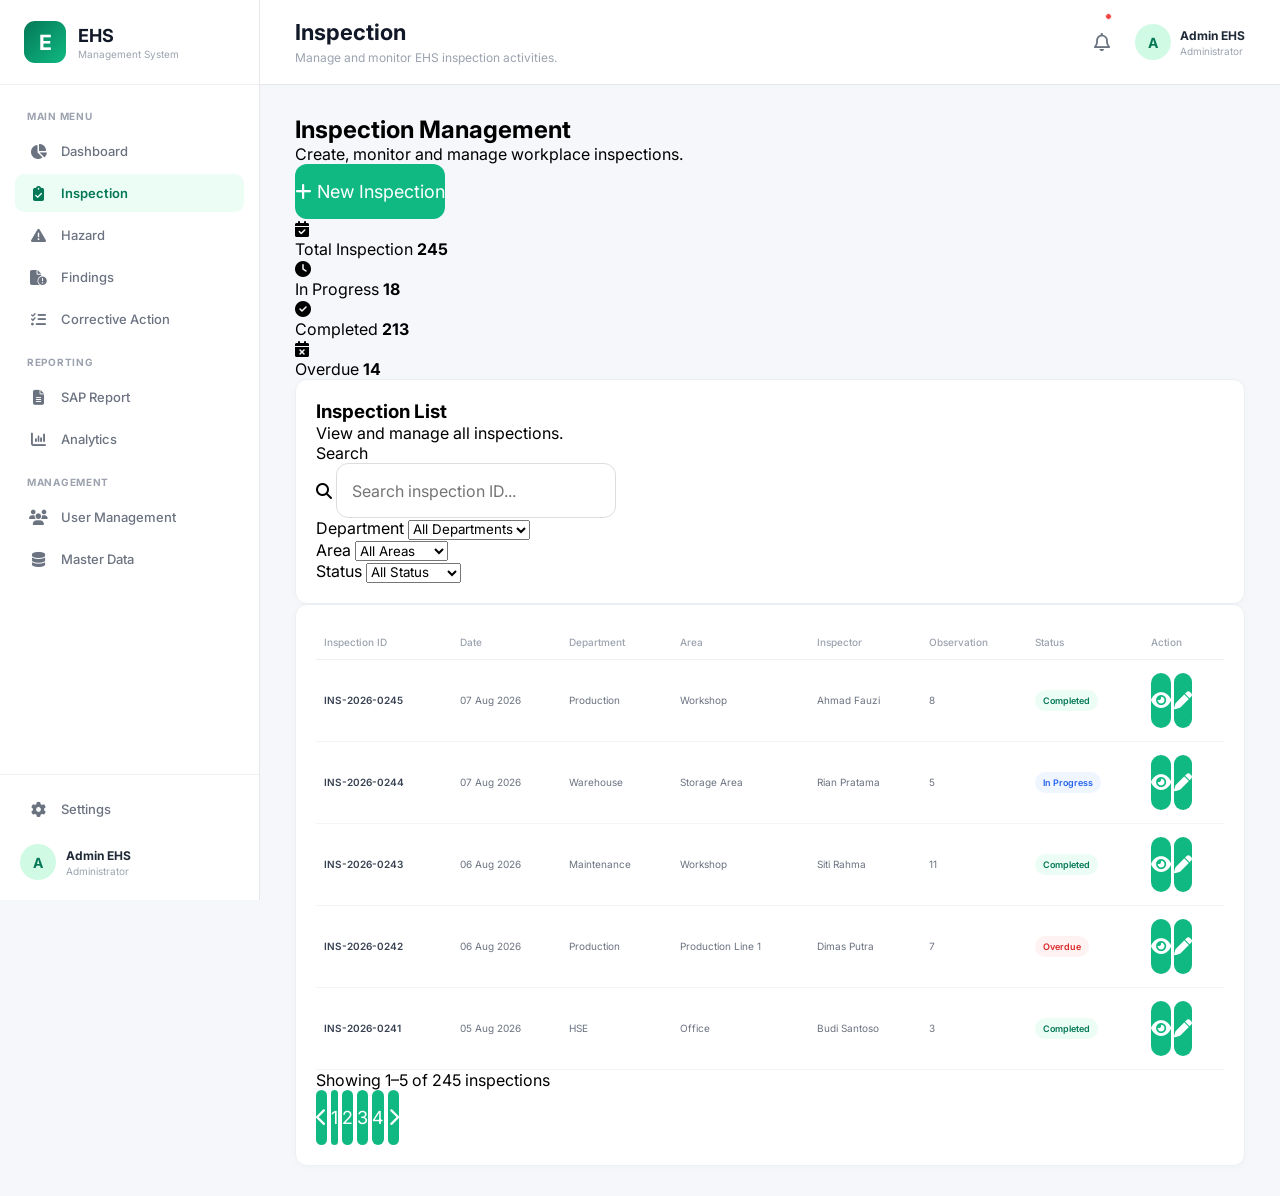
==== inspection.html @ 32d2f0e8 "Add inspection.html for EHS Inspection management This file contains the HTML structure for the EHS " ====
<!DOCTYPE html>
<html lang="en">

<head>

    <meta charset="UTF-8">

    <meta name="viewport"
        content="width=device-width, initial-scale=1.0">

    <title>EHS - Inspection</title>

    <link rel="stylesheet" href="style.css">

    <link rel="preconnect"
        href="https://fonts.googleapis.com">

    <link rel="preconnect"
        href="https://fonts.gstatic.com"
        crossorigin>

    <link href="https://fonts.googleapis.com/css2?family=Inter:wght@400;500;600;700&display=swap"
        rel="stylesheet">

    <link rel="stylesheet"
        href="https://cdnjs.cloudflare.com/ajax/libs/font-awesome/6.5.2/css/all.min.css">

</head>

<body>

<div class="dashboard-container">


    <!-- SIDEBAR -->

    <aside class="sidebar">

        <div class="sidebar-logo">

            <div class="logo-icon">
                E
            </div>

            <div>

                <h2>EHS</h2>

                <span>
                    Management System
                </span>

            </div>

        </div>


        <nav class="sidebar-menu">

            <p class="menu-title">
                MAIN MENU
            </p>


            <a href="dashboard.html"
                class="menu-item">

                <i class="fa-solid fa-chart-pie"></i>

                <span>
                    Dashboard
                </span>

            </a>


            <a href="inspection.html"
                class="menu-item active">

                <i class="fa-solid fa-clipboard-check"></i>

                <span>
                    Inspection
                </span>

            </a>


            <a href="#"
                class="menu-item">

                <i class="fa-solid fa-triangle-exclamation"></i>

                <span>
                    Hazard
                </span>

            </a>


            <a href="#"
                class="menu-item">

                <i class="fa-solid fa-file-circle-exclamation"></i>

                <span>
                    Findings
                </span>

            </a>


            <a href="#"
                class="menu-item">

                <i class="fa-solid fa-list-check"></i>

                <span>
                    Corrective Action
                </span>

            </a>


            <p class="menu-title">
                REPORTING
            </p>


            <a href="#"
                class="menu-item">

                <i class="fa-solid fa-file-lines"></i>

                <span>
                    SAP Report
                </span>

            </a>


            <a href="#"
                class="menu-item">

                <i class="fa-solid fa-chart-column"></i>

                <span>
                    Analytics
                </span>

            </a>


            <p class="menu-title">
                MANAGEMENT
            </p>


            <a href="#"
                class="menu-item">

                <i class="fa-solid fa-users"></i>

                <span>
                    User Management
                </span>

            </a>


            <a href="#"
                class="menu-item">

                <i class="fa-solid fa-database"></i>

                <span>
                    Master Data
                </span>

            </a>

        </nav>


        <div class="sidebar-bottom">

            <a href="#"
                class="menu-item">

                <i class="fa-solid fa-gear"></i>

                <span>
                    Settings
                </span>

            </a>


            <div class="user-profile">

                <div class="profile-avatar">
                    A
                </div>

                <div class="profile-info">

                    <strong>
                        Admin EHS
                    </strong>

                    <span>
                        Administrator
                    </span>

                </div>

            </div>

        </div>

    </aside>



    <!-- MAIN -->

    <main class="main-content">


        <!-- TOPBAR -->

        <header class="topbar">

            <div>

                <h1>
                    Inspection
                </h1>

                <p>
                    Manage and monitor EHS inspection activities.
                </p>

            </div>


            <div class="topbar-actions">

                <button class="icon-button">

                    <i class="fa-regular fa-bell"></i>

                    <span class="notification-dot"></span>

                </button>


                <div class="topbar-user">

                    <div class="profile-avatar">
                        A
                    </div>

                    <div>

                        <strong>
                            Admin EHS
                        </strong>

                        <span>
                            Administrator
                        </span>

                    </div>

                </div>

            </div>

        </header>



        <!-- CONTENT -->

        <section class="dashboard-content">


            <!-- PAGE HEADER -->

            <div class="page-header">

                <div>

                    <h2>
                        Inspection Management
                    </h2>

                    <p>
                        Create, monitor and manage workplace inspections.
                    </p>

                </div>


                <button class="primary-button">

                    <i class="fa-solid fa-plus"></i>

                    New Inspection

                </button>

            </div>



            <!-- SUMMARY -->

            <div class="inspection-summary">


                <div class="inspection-stat">

                    <div class="inspection-stat-icon blue">

                        <i class="fa-solid fa-calendar-check"></i>

                    </div>

                    <div>

                        <span>
                            Total Inspection
                        </span>

                        <strong>
                            245
                        </strong>

                    </div>

                </div>


                <div class="inspection-stat">

                    <div class="inspection-stat-icon orange">

                        <i class="fa-solid fa-clock"></i>

                    </div>

                    <div>

                        <span>
                            In Progress
                        </span>

                        <strong>
                            18
                        </strong>

                    </div>

                </div>


                <div class="inspection-stat">

                    <div class="inspection-stat-icon green">

                        <i class="fa-solid fa-circle-check"></i>

                    </div>

                    <div>

                        <span>
                            Completed
                        </span>

                        <strong>
                            213
                        </strong>

                    </div>

                </div>


                <div class="inspection-stat">

                    <div class="inspection-stat-icon red">

                        <i class="fa-solid fa-calendar-xmark"></i>

                    </div>

                    <div>

                        <span>
                            Overdue
                        </span>

                        <strong>
                            14
                        </strong>

                    </div>

                </div>

            </div>



            <!-- FILTER -->

            <div class="dashboard-card filter-card">

                <div class="filter-header">

                    <div>

                        <h3>
                            Inspection List
                        </h3>

                        <p>
                            View and manage all inspections.
                        </p>

                    </div>

                </div>


                <div class="filter-grid">


                    <div class="filter-field">

                        <label>
                            Search
                        </label>

                        <div class="search-input">

                            <i class="fa-solid fa-magnifying-glass"></i>

                            <input
                                type="text"
                                placeholder="Search inspection ID...">

                        </div>

                    </div>


                    <div class="filter-field">

                        <label>
                            Department
                        </label>

                        <select>

                            <option>
                                All Departments
                            </option>

                            <option>
                                EHS
                            </option>

                            <option>
                                Production
                            </option>

                            <option>
                                Warehouse
                            </option>

                            <option>
                                Maintenance
                            </option>

                        </select>

                    </div>


                    <div class="filter-field">

                        <label>
                            Area
                        </label>

                        <select>

                            <option>
                                All Areas
                            </option>

                            <option>
                                Workshop
                            </option>

                            <option>
                                Warehouse
                            </option>

                            <option>
                                Production
                            </option>

                            <option>
                                Office
                            </option>

                        </select>

                    </div>


                    <div class="filter-field">

                        <label>
                            Status
                        </label>

                        <select>

                            <option>
                                All Status
                            </option>

                            <option>
                                Scheduled
                            </option>

                            <option>
                                In Progress
                            </option>

                            <option>
                                Completed
                            </option>

                            <option>
                                Overdue
                            </option>

                        </select>

                    </div>


                </div>

            </div>



            <!-- TABLE -->

            <div class="dashboard-card">

                <div class="table-container">

                    <table>

                        <thead>

                            <tr>

                                <th>
                                    Inspection ID
                                </th>

                                <th>
                                    Date
                                </th>

                                <th>
                                    Department
                                </th>

                                <th>
                                    Area
                                </th>

                                <th>
                                    Inspector
                                </th>

                                <th>
                                    Observation
                                </th>

                                <th>
                                    Status
                                </th>

                                <th>
                                    Action
                                </th>

                            </tr>

                        </thead>


                        <tbody>


                            <tr>

                                <td>
                                    <strong>
                                        INS-2026-0245
                                    </strong>
                                </td>

                                <td>
                                    07 Aug 2026
                                </td>

                                <td>
                                    Production
                                </td>

                                <td>
                                    Workshop
                                </td>

                                <td>
                                    Ahmad Fauzi
                                </td>

                                <td>
                                    8
                                </td>

                                <td>

                                    <span class="status completed">
                                        Completed
                                    </span>

                                </td>

                                <td>

                                    <button class="table-action">
                                        <i class="fa-solid fa-eye"></i>
                                    </button>

                                    <button class="table-action">
                                        <i class="fa-solid fa-pen"></i>
                                    </button>

                                </td>

                            </tr>


                            <tr>

                                <td>
                                    <strong>
                                        INS-2026-0244
                                    </strong>
                                </td>

                                <td>
                                    07 Aug 2026
                                </td>

                                <td>
                                    Warehouse
                                </td>

                                <td>
                                    Storage Area
                                </td>

                                <td>
                                    Rian Pratama
                                </td>

                                <td>
                                    5
                                </td>

                                <td>

                                    <span class="status progress">
                                        In Progress
                                    </span>

                                </td>

                                <td>

                                    <button class="table-action">
                                        <i class="fa-solid fa-eye"></i>
                                    </button>

                                    <button class="table-action">
                                        <i class="fa-solid fa-pen"></i>
                                    </button>

                                </td>

                            </tr>


                            <tr>

                                <td>
                                    <strong>
                                        INS-2026-0243
                                    </strong>
                                </td>

                                <td>
                                    06 Aug 2026
                                </td>

                                <td>
                                    Maintenance
                                </td>

                                <td>
                                    Workshop
                                </td>

                                <td>
                                    Siti Rahma
                                </td>

                                <td>
                                    11
                                </td>

                                <td>

                                    <span class="status completed">
                                        Completed
                                    </span>

                                </td>

                                <td>

                                    <button class="table-action">
                                        <i class="fa-solid fa-eye"></i>
                                    </button>

                                    <button class="table-action">
                                        <i class="fa-solid fa-pen"></i>
                                    </button>

                                </td>

                            </tr>


                            <tr>

                                <td>
                                    <strong>
                                        INS-2026-0242
                                    </strong>
                                </td>

                                <td>
                                    06 Aug 2026
                                </td>

                                <td>
                                    Production
                                </td>

                                <td>
                                    Production Line 1
                                </td>

                                <td>
                                    Dimas Putra
                                </td>

                                <td>
                                    7
                                </td>

                                <td>

                                    <span class="status overdue">
                                        Overdue
                                    </span>

                                </td>

                                <td>

                                    <button class="table-action">
                                        <i class="fa-solid fa-eye"></i>
                                    </button>

                                    <button class="table-action">
                                        <i class="fa-solid fa-pen"></i>
                                    </button>

                                </td>

                            </tr>


                            <tr>

                                <td>
                                    <strong>
                                        INS-2026-0241
                                    </strong>
                                </td>

                                <td>
                                    05 Aug 2026
                                </td>

                                <td>
                                    HSE
                                </td>

                                <td>
                                    Office
                                </td>

                                <td>
                                    Budi Santoso
                                </td>

                                <td>
                                    3
                                </td>

                                <td>

                                    <span class="status completed">
                                        Completed
                                    </span>

                                </td>

                                <td>

                                    <button class="table-action">
                                        <i class="fa-solid fa-eye"></i>
                                    </button>

                                    <button class="table-action">
                                        <i class="fa-solid fa-pen"></i>
                                    </button>

                                </td>

                            </tr>

                        </tbody>

                    </table>

                </div>


                <!-- PAGINATION -->

                <div class="pagination">

                    <span>
                        Showing 1–5 of 245 inspections
                    </span>

                    <div>

                        <button>
                            <i class="fa-solid fa-chevron-left"></i>
                        </button>

                        <button class="page-active">
                            1
                        </button>

                        <button>
                            2
                        </button>

                        <button>
                            3
                        </button>

                        <button>
                            4
                        </button>

                        <button>
                            <i class="fa-solid fa-chevron-right"></i>
                        </button>

                    </div>

                </div>

            </div>


        </section>

    </main>

</div>

</body>

</html>
---- style.css ----
*{
    margin:0;
    padding:0;
    box-sizing:border-box;
    font-family:'Inter',sans-serif;
}

body{

    background:#F1F5F9;

}

.container{

    display:flex;

    height:100vh;

}

.left{

    width:45%;

    background:linear-gradient(180deg,#047857,#10B981);

    color:white;

    display:flex;

    flex-direction:column;

    justify-content:center;

    align-items:center;

}

.left h1{

    font-size:70px;

}

.left h2{

    font-size:35px;

    margin-top:10px;

}

.left p{

    margin-top:20px;

    opacity:.8;

}

.right{

    width:55%;

    display:flex;

    justify-content:center;

    align-items:center;

}

.login-box{

    width:420px;

    background:white;

    padding:45px;

    border-radius:20px;

    box-shadow:0 15px 35px rgba(0,0,0,.1);

}

.login-box h2{

    font-size:30px;

}

.login-box p{

    margin:10px 0 30px;

    color:gray;

}

form{

    display:flex;

    flex-direction:column;

    gap:20px;

}

input{

    height:55px;

    padding:15px;

    border:1px solid #ddd;

    border-radius:12px;

    font-size:16px;

}

input:focus{

    outline:none;

    border:1px solid #10B981;

}

button{

    height:55px;

    background:#10B981;

    color:white;

    border:none;

    border-radius:12px;

    cursor:pointer;

    font-size:18px;

    transition:.3s;

}

button:hover{

    background:#047857;

}
/* =========================================
   EHS DASHBOARD
========================================= */

.dashboard-container {
    display: flex;
    min-height: 100vh;
    background: #f5f7fb;
}


/* SIDEBAR */

.sidebar {
    width: 260px;
    background: #ffffff;
    border-right: 1px solid #e5e7eb;
    display: flex;
    flex-direction: column;
    position: fixed;
    top: 0;
    left: 0;
    bottom: 0;
    z-index: 100;
}

.sidebar-logo {
    height: 85px;
    display: flex;
    align-items: center;
    gap: 12px;
    padding: 0 24px;
    border-bottom: 1px solid #eef0f2;
}

.logo-icon {
    width: 42px;
    height: 42px;
    border-radius: 11px;
    background: linear-gradient(135deg, #047857, #10b981);
    color: white;
    display: flex;
    justify-content: center;
    align-items: center;
    font-size: 21px;
    font-weight: 700;
}

.sidebar-logo h2 {
    font-size: 18px;
    color: #111827;
}

.sidebar-logo span {
    display: block;
    font-size: 10px;
    color: #9ca3af;
    margin-top: 2px;
}


/* MENU */

.sidebar-menu {
    padding: 25px 15px;
    flex: 1;
    overflow-y: auto;
}

.menu-title {
    font-size: 10px;
    font-weight: 700;
    color: #9ca3af;
    padding: 0 12px;
    margin: 18px 0 10px;
    letter-spacing: .7px;
}

.menu-title:first-child {
    margin-top: 0;
}

.menu-item {
    display: flex;
    align-items: center;
    gap: 13px;
    padding: 11px 13px;
    margin-bottom: 4px;
    border-radius: 9px;
    text-decoration: none;
    color: #6b7280;
    font-size: 13px;
    font-weight: 500;
    transition: .2s;
}

.menu-item i {
    width: 20px;
    text-align: center;
    font-size: 15px;
}

.menu-item:hover {
    background: #f0fdf4;
    color: #047857;
}

.menu-item.active {
    background: #ecfdf5;
    color: #047857;
    font-weight: 600;
}


/* SIDEBAR BOTTOM */

.sidebar-bottom {
    padding: 15px;
    border-top: 1px solid #eef0f2;
}

.user-profile {
    display: flex;
    align-items: center;
    gap: 10px;
    padding: 12px 5px 5px;
}

.profile-avatar {
    width: 36px;
    height: 36px;
    min-width: 36px;
    border-radius: 50%;
    background: #d1fae5;
    color: #047857;
    display: flex;
    justify-content: center;
    align-items: center;
    font-weight: 700;
    font-size: 14px;
}

.profile-info {
    flex: 1;
}

.profile-info strong,
.topbar-user strong {
    display: block;
    font-size: 12px;
    color: #1f2937;
}

.profile-info span,
.topbar-user span {
    display: block;
    font-size: 10px;
    color: #9ca3af;
    margin-top: 2px;
}


/* MAIN */

.main-content {
    margin-left: 260px;
    width: calc(100% - 260px);
}


/* TOPBAR */

.topbar {
    height: 85px;
    background: #ffffff;
    border-bottom: 1px solid #e5e7eb;
    padding: 0 35px;
    display: flex;
    align-items: center;
    justify-content: space-between;
}

.topbar h1 {
    font-size: 22px;
    color: #111827;
}

.topbar p {
    color: #9ca3af;
    font-size: 12px;
    margin-top: 5px;
}

.topbar-actions {
    display: flex;
    align-items: center;
    gap: 25px;
}

.icon-button {
    border: none;
    background: transparent;
    position: relative;
    cursor: pointer;
    font-size: 18px;
    color: #6b7280;
}

.notification-dot {
    position: absolute;
    top: -2px;
    right: -2px;
    width: 7px;
    height: 7px;
    border-radius: 50%;
    background: #ef4444;
    border: 1px solid white;
}

.topbar-user {
    display: flex;
    align-items: center;
    gap: 9px;
}


/* CONTENT */

.dashboard-content {
    padding: 30px 35px;
}

.dashboard-header {
    display: flex;
    justify-content: space-between;
    align-items: center;
    margin-bottom: 25px;
}

.dashboard-header h2 {
    font-size: 17px;
    color: #1f2937;
}

.dashboard-header p {
    font-size: 12px;
    color: #9ca3af;
    margin-top: 5px;
}

.date-button {
    background: white;
    border: 1px solid #e5e7eb;
    padding: 10px 15px;
    border-radius: 8px;
    color: #6b7280;
    font-size: 12px;
}


/* KPI */

.stats-grid {
    display: grid;
    grid-template-columns: repeat(4, 1fr);
    gap: 18px;
    margin-bottom: 20px;
}

.stat-card {
    background: white;
    padding: 20px;
    border: 1px solid #edf0f2;
    border-radius: 12px;
    box-shadow: 0 2px 8px rgba(0,0,0,.025);
}

.stat-top {
    display: flex;
    justify-content: space-between;
    align-items: center;
    margin-bottom: 17px;
}

.stat-icon {
    width: 38px;
    height: 38px;
    border-radius: 9px;
    display: flex;
    justify-content: center;
    align-items: center;
    font-size: 15px;
}

.stat-icon.blue {
    background: #eff6ff;
    color: #2563eb;
}

.stat-icon.orange {
    background: #fff7ed;
    color: #ea580c;
}

.stat-icon.red {
    background: #fef2f2;
    color: #dc2626;
}

.stat-icon.green {
    background: #ecfdf5;
    color: #059669;
}

.stat-change {
    font-size: 10px;
    font-weight: 600;
}

.stat-change.positive {
    color: #059669;
}

.stat-change.negative {
    color: #dc2626;
}

.stat-label {
    font-size: 11px;
    color: #9ca3af;
}

.stat-card h3 {
    font-size: 26px;
    color: #111827;
    margin: 4px 0;
}

.stat-card p {
    color: #9ca3af;
    font-size: 10px;
}


/* GRID */

.dashboard-grid {
    display: grid;
    grid-template-columns: 2fr 1fr;
    gap: 20px;
    margin-bottom: 20px;
}

.dashboard-card {
    background: white;
    border: 1px solid #edf0f2;
    border-radius: 12px;
    padding: 20px;
    box-shadow: 0 2px 8px rgba(0,0,0,.025);
}

.card-header {
    display: flex;
    justify-content: space-between;
    align-items: flex-start;
    margin-bottom: 20px;
}

.card-header h3 {
    font-size: 14px;
    color: #1f2937;
}

.card-header p {
    font-size: 10px;
    color: #9ca3af;
    margin-top: 4px;
}

.card-header select {
    border: 1px solid #e5e7eb;
    padding: 7px 10px;
    border-radius: 7px;
    color: #6b7280;
    font-size: 10px;
    background: white;
}


/* CHART */

.chart {
    height: 220px;
    display: flex;
}

.chart-y {
    width: 30px;
    display: flex;
    flex-direction: column;
    justify-content: space-between;
    color: #9ca3af;
    font-size: 9px;
    padding-bottom: 25px;
}

.chart-area {
    flex: 1;
    position: relative;
    border-bottom: 1px solid #e5e7eb;
}

.grid-line {
    position: absolute;
    left: 0;
    right: 0;
    border-top: 1px dashed #eef0f2;
}

.grid-line:nth-child(1) {
    top: 0;
}

.grid-line:nth-child(2) {
    top: 25%;
}

.grid-line:nth-child(3) {
    top: 50%;
}

.grid-line:nth-child(4) {
    top: 75%;
}

.bars {
    position: absolute;
    inset: 0;
    display: flex;
    align-items: flex-end;
    justify-content: space-around;
    padding: 0 15px;
}

.bar-group {
    height: 100%;
    display: flex;
    flex-direction: column;
    justify-content: flex-end;
    align-items: center;
    gap: 7px;
    width: 45px;
}

.bar {
    width: 25px;
    background: #a7f3d0;
    border-radius: 5px 5px 0 0;
}

.bar.current {
    background: #10b981;
}

.bar-group span {
    font-size: 9px;
    color: #9ca3af;
}


/* HAZARD */

.hazard-list {
    display: flex;
    flex-direction: column;
    gap: 19px;
}

.hazard-item {
    display: flex;
    justify-content: space-between;
    align-items: center;
}

.hazard-name {
    display: flex;
    align-items: center;
    gap: 9px;
    color: #6b7280;
    font-size: 11px;
}

.hazard-item strong {
    color: #374151;
    font-size: 12px;
}

.hazard-dot {
    width: 8px;
    height: 8px;
    border-radius: 50%;
}

.red-dot {
    background: #ef4444;
}

.orange-dot {
    background: #f97316;
}

.yellow-dot {
    background: #eab308;
}

.blue-dot {
    background: #3b82f6;
}

.purple-dot {
    background: #8b5cf6;
}

.more-button {
    border: none;
    background: transparent;
    color: #9ca3af;
}


/* TABLE */

.table-container {
    overflow-x: auto;
}

table {
    width: 100%;
    border-collapse: collapse;
}

th {
    text-align: left;
    padding: 11px 8px;
    border-bottom: 1px solid #eef0f2;
    color: #9ca3af;
    font-size: 10px;
    font-weight: 500;
}

td {
    padding: 13px 8px;
    border-bottom: 1px solid #f3f4f6;
    color: #6b7280;
    font-size: 10px;
}

td strong {
    color: #374151;
    font-weight: 600;
}

.status {
    padding: 5px 8px;
    border-radius: 20px;
    font-size: 9px;
    font-weight: 600;
}

.status.completed {
    color: #047857;
    background: #ecfdf5;
}

.status.progress {
    color: #2563eb;
    background: #eff6ff;
}

.status.overdue {
    color: #dc2626;
    background: #fef2f2;
}

.card-header a {
    font-size: 10px;
    color: #059669;
    text-decoration: none;
}


/* CORRECTIVE ACTION */

.action-summary {
    display: flex;
    flex-direction: column;
    gap: 22px;
}

.action-number strong {
    font-size: 32px;
    color: #111827;
    display: block;
}

.action-number span {
    color: #9ca3af;
    font-size: 10px;
}

.progress-container {
    margin-top: 5px;
}

.progress-bar {
    height: 7px;
    background: #ecfdf5;
    border-radius: 10px;
    overflow: hidden;
}

.progress-fill {
    height: 100%;
    background: #10b981;
    border-radius: 10px;
}

.progress-info {
    display: flex;
    justify-content: space-between;
    margin-top: 8px;
    color: #9ca3af;
    font-size: 10px;
}

.progress-info strong {
    color: #059669;
}

.action-stats {
    display: flex;
    border-top: 1px solid #f0f0f0;
    padding-top: 17px;
    gap: 35px;
}

.action-stats strong {
    display: block;
    font-size: 18px;
    color: #374151;
}

.action-stats span {
    display: block;
    color: #9ca3af;
    font-size: 9px;
    margin-top: 3px;
}


/* RESPONSIVE */

@media (max-width: 1100px) {

    .stats-grid {
        grid-template-columns: repeat(2, 1fr);
    }

}

@media (max-width: 850px) {

    .sidebar {
        width: 75px;
    }

    .sidebar-logo {
        justify-content: center;
        padding: 0;
    }

    .sidebar-logo > div:last-child,
    .menu-item span,
    .menu-title,
    .profile-info,
    .user-profile > i {
        display: none;
    }

    .sidebar-menu {
        padding: 20px 10px;
    }

    .menu-item {
        justify-content: center;
    }

    .main-content {
        margin-left: 75px;
        width: calc(100% - 75px);
    }

    .dashboard-grid {
        grid-template-columns: 1fr;
    }

}

@media (max-width: 600px) {

    .stats-grid {
        grid-template-columns: 1fr;
    }

    .dashboard-content {
        padding: 20px 15px;
    }

    .topbar {
        padding: 0 15px;
    }

    .topbar-user {
        display: none;
    }

    .dashboard-header {
        align-items: flex-start;
        gap: 15px;
        flex-direction: column;
    }

}
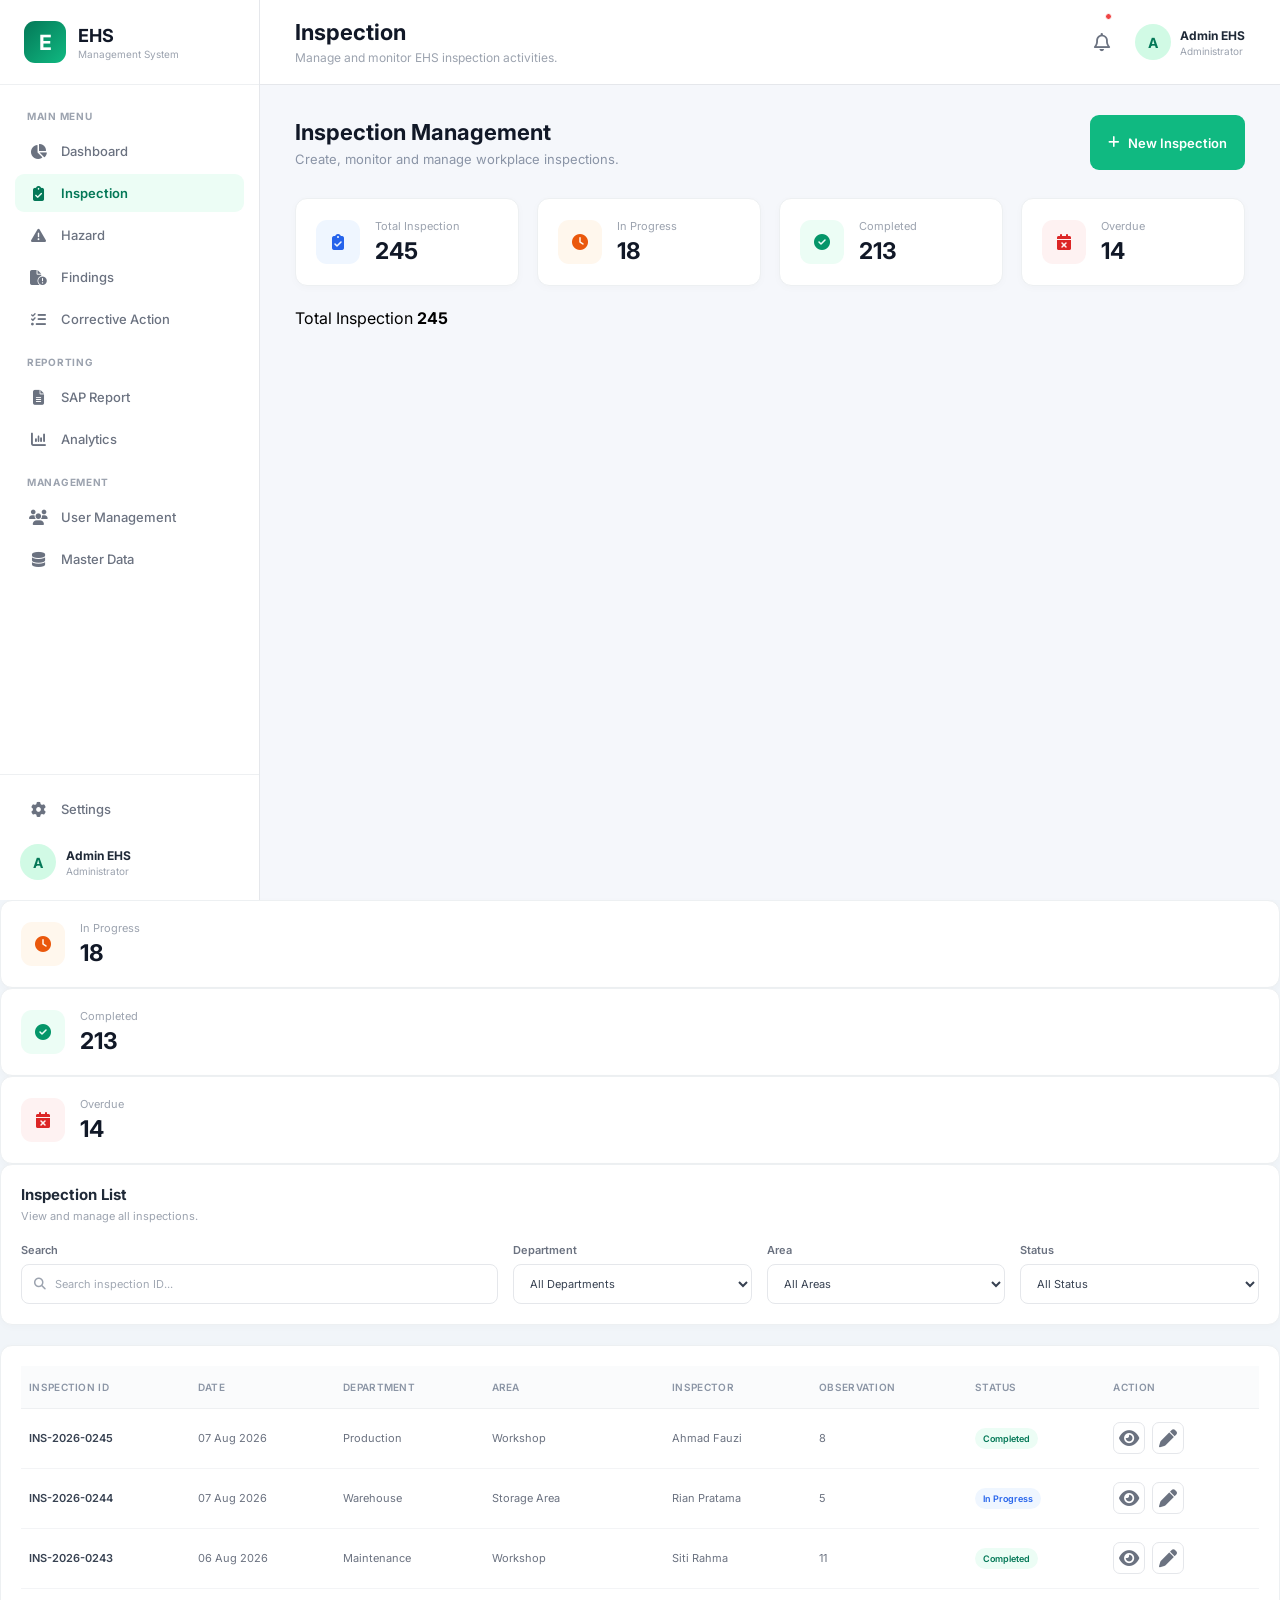
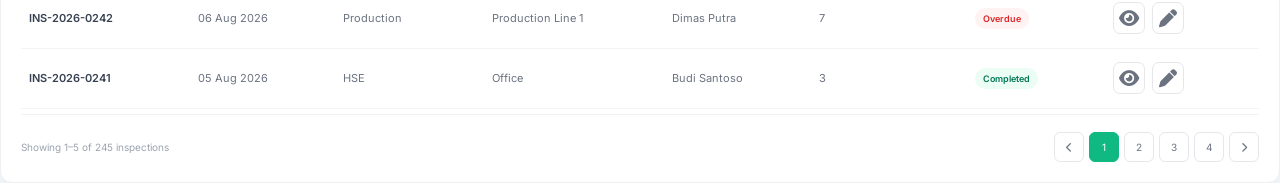
==== commit 97685cae: "Update inspection summary section in HTML" ====
--- a/inspection.html
+++ b/inspection.html
@@ -315,18 +315,70 @@
 
 
 
-            <!-- SUMMARY -->
-
-            <div class="inspection-summary">
-
-
-                <div class="inspection-stat">
-
-                    <div class="inspection-stat-icon blue">
-
-                        <i class="fa-solid fa-calendar-check"></i>
-
-                    </div>
+          <!-- INSPECTION SUMMARY -->
+
+<div class="inspection-summary">
+
+    <!-- Total Inspection -->
+    <div class="inspection-stat">
+
+        <div class="inspection-stat-icon blue">
+            <i class="fa-solid fa-clipboard-check"></i>
+        </div>
+
+        <div>
+            <span>Total Inspection</span>
+            <strong>245</strong>
+        </div>
+
+    </div>
+
+
+    <!-- In Progress -->
+    <div class="inspection-stat">
+
+        <div class="inspection-stat-icon orange">
+            <i class="fa-solid fa-clock"></i>
+        </div>
+
+        <div>
+            <span>In Progress</span>
+            <strong>18</strong>
+        </div>
+
+    </div>
+
+
+    <!-- Completed -->
+    <div class="inspection-stat">
+
+        <div class="inspection-stat-icon green">
+            <i class="fa-solid fa-circle-check"></i>
+        </div>
+
+        <div>
+            <span>Completed</span>
+            <strong>213</strong>
+        </div>
+
+    </div>
+
+
+    <!-- Overdue -->
+    <div class="inspection-stat">
+
+        <div class="inspection-stat-icon red">
+            <i class="fa-solid fa-calendar-xmark"></i>
+        </div>
+
+        <div>
+            <span>Overdue</span>
+            <strong>14</strong>
+        </div>
+
+    </div>
+
+</div>
 
                     <div>
 
--- a/style.css
+++ b/style.css
@@ -889,3 +889,322 @@
     }
 
 }
+/* =========================================
+   INSPECTION PAGE
+========================================= */
+
+.page-header {
+    display: flex;
+    justify-content: space-between;
+    align-items: center;
+    margin-bottom: 28px;
+}
+
+.page-header h2 {
+    font-size: 22px;
+    font-weight: 700;
+    color: #111827;
+    margin-bottom: 6px;
+}
+
+.page-header p {
+    font-size: 13px;
+    color: #8a94a6;
+}
+
+.primary-button {
+    display: flex;
+    align-items: center;
+    gap: 9px;
+    border: none;
+    background: #10b981;
+    color: white;
+    padding: 12px 18px;
+    border-radius: 9px;
+    font-size: 13px;
+    font-weight: 600;
+    cursor: pointer;
+    transition: .2s;
+}
+
+.primary-button:hover {
+    background: #059669;
+    transform: translateY(-1px);
+}
+
+
+/* =========================================
+   INSPECTION SUMMARY
+========================================= */
+
+.inspection-summary {
+    display: grid;
+    grid-template-columns: repeat(4, 1fr);
+    gap: 18px;
+    margin-bottom: 22px;
+}
+
+.inspection-stat {
+    background: white;
+    border: 1px solid #edf0f2;
+    border-radius: 12px;
+    padding: 20px;
+    display: flex;
+    align-items: center;
+    gap: 15px;
+    box-shadow: 0 2px 8px rgba(0,0,0,.025);
+}
+
+.inspection-stat-icon {
+    width: 44px;
+    height: 44px;
+    border-radius: 11px;
+    display: flex;
+    align-items: center;
+    justify-content: center;
+    font-size: 16px;
+}
+
+.inspection-stat-icon.blue {
+    background: #eff6ff;
+    color: #2563eb;
+}
+
+.inspection-stat-icon.orange {
+    background: #fff7ed;
+    color: #ea580c;
+}
+
+.inspection-stat-icon.green {
+    background: #ecfdf5;
+    color: #059669;
+}
+
+.inspection-stat-icon.red {
+    background: #fef2f2;
+    color: #dc2626;
+}
+
+.inspection-stat span {
+    display: block;
+    font-size: 11px;
+    color: #9ca3af;
+    margin-bottom: 4px;
+}
+
+.inspection-stat strong {
+    display: block;
+    font-size: 23px;
+    color: #111827;
+}
+
+
+/* =========================================
+   FILTER CARD
+========================================= */
+
+.filter-card {
+    margin-bottom: 20px;
+}
+
+.filter-header {
+    margin-bottom: 20px;
+}
+
+.filter-header h3 {
+    font-size: 15px;
+    color: #1f2937;
+    margin-bottom: 5px;
+}
+
+.filter-header p {
+    font-size: 11px;
+    color: #9ca3af;
+}
+
+.filter-grid {
+    display: grid;
+    grid-template-columns: 2fr 1fr 1fr 1fr;
+    gap: 15px;
+    align-items: end;
+}
+
+.filter-field label {
+    display: block;
+    font-size: 11px;
+    font-weight: 600;
+    color: #6b7280;
+    margin-bottom: 7px;
+}
+
+.filter-field select,
+.search-input {
+    width: 100%;
+    height: 40px;
+    border: 1px solid #e5e7eb;
+    background: #fff;
+    border-radius: 8px;
+    color: #374151;
+    font-size: 11px;
+}
+
+.filter-field select {
+    padding: 0 12px;
+}
+
+.search-input {
+    display: flex;
+    align-items: center;
+    padding: 0 12px;
+    gap: 9px;
+}
+
+.search-input i {
+    color: #9ca3af;
+    font-size: 12px;
+}
+
+.search-input input {
+    border: none;
+    outline: none;
+    width: 100%;
+    height: 100%;
+    font-size: 11px;
+    padding: 0;
+}
+
+.search-input input::placeholder {
+    color: #a1a8b3;
+}
+
+
+/* =========================================
+   INSPECTION TABLE
+========================================= */
+
+.dashboard-card table {
+    min-width: 900px;
+}
+
+.dashboard-card table th {
+    background: #fafbfc;
+    height: 42px;
+    font-size: 10px;
+    color: #8b95a5;
+    font-weight: 600;
+    text-transform: uppercase;
+    letter-spacing: .3px;
+}
+
+.dashboard-card table td {
+    height: 60px;
+    vertical-align: middle;
+    font-size: 11px;
+}
+
+.dashboard-card table tbody tr {
+    transition: .15s;
+}
+
+.dashboard-card table tbody tr:hover {
+    background: #f9fafb;
+}
+
+.table-action {
+    width: 32px;
+    height: 32px;
+    border: 1px solid #e5e7eb;
+    background: white;
+    border-radius: 7px;
+    color: #6b7280;
+    cursor: pointer;
+    margin-right: 4px;
+    transition: .2s;
+}
+
+.table-action:hover {
+    background: #ecfdf5;
+    color: #059669;
+    border-color: #a7f3d0;
+}
+
+
+/* =========================================
+   PAGINATION
+========================================= */
+
+.pagination {
+    border-top: 1px solid #f0f1f3;
+    margin-top: 5px;
+    padding-top: 17px;
+    display: flex;
+    align-items: center;
+    justify-content: space-between;
+}
+
+.pagination > span {
+    font-size: 10px;
+    color: #9ca3af;
+}
+
+.pagination > div {
+    display: flex;
+    gap: 5px;
+}
+
+.pagination button {
+    width: 30px;
+    height: 30px;
+    border: 1px solid #e5e7eb;
+    background: white;
+    color: #6b7280;
+    border-radius: 6px;
+    font-size: 10px;
+    cursor: pointer;
+}
+
+.pagination button:hover {
+    border-color: #10b981;
+    color: #059669;
+}
+
+.pagination button.page-active {
+    background: #10b981;
+    border-color: #10b981;
+    color: white;
+}
+
+
+/* =========================================
+   INSPECTION RESPONSIVE
+========================================= */
+
+@media (max-width: 1100px) {
+
+    .inspection-summary {
+        grid-template-columns: repeat(2, 1fr);
+    }
+
+    .filter-grid {
+        grid-template-columns: repeat(2, 1fr);
+    }
+
+}
+
+@media (max-width: 700px) {
+
+    .inspection-summary {
+        grid-template-columns: 1fr;
+    }
+
+    .filter-grid {
+        grid-template-columns: 1fr;
+    }
+
+    .page-header {
+        flex-direction: column;
+        align-items: flex-start;
+        gap: 15px;
+    }
+
+}
